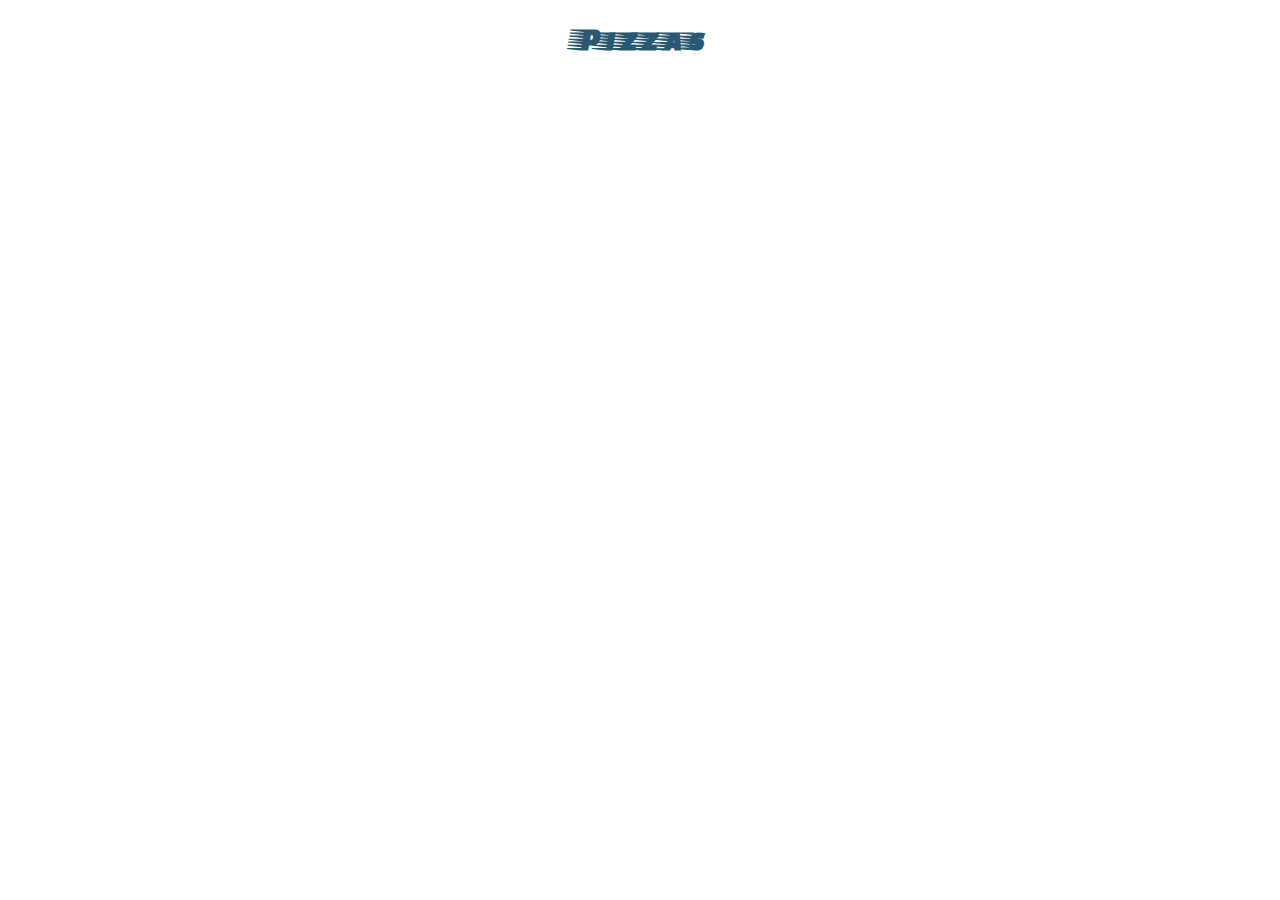
==== Projeto Site de Pedir Pizzas/index.html @ 2083ac6f "comitando" ====
<!DOCTYPE html>
<html>
    <head>
        <meta charset="UTF-8">
        <meta name="viewport" content="widht=device-widht, initial-scale=1.0">
        <title>Compra de Pizzas</title>
        <link  rel="stylesheet" href="style.css"/>
        <style>
          @import url('https://fonts.googleapis.com/css2?family=Faster+One&display=swap');
          </style>
    </head>
    <body>
      <h1 id="titulo">Pizzas</h1>
      <script type="text/javascript" src="script.js"></script>   
    </body>
</html>
---- Projeto Site de Pedir Pizzas/style.css ----
#titulo{
  color: #295872;
  text-align: center;
  font-family: 'Faster One', cursive;
}
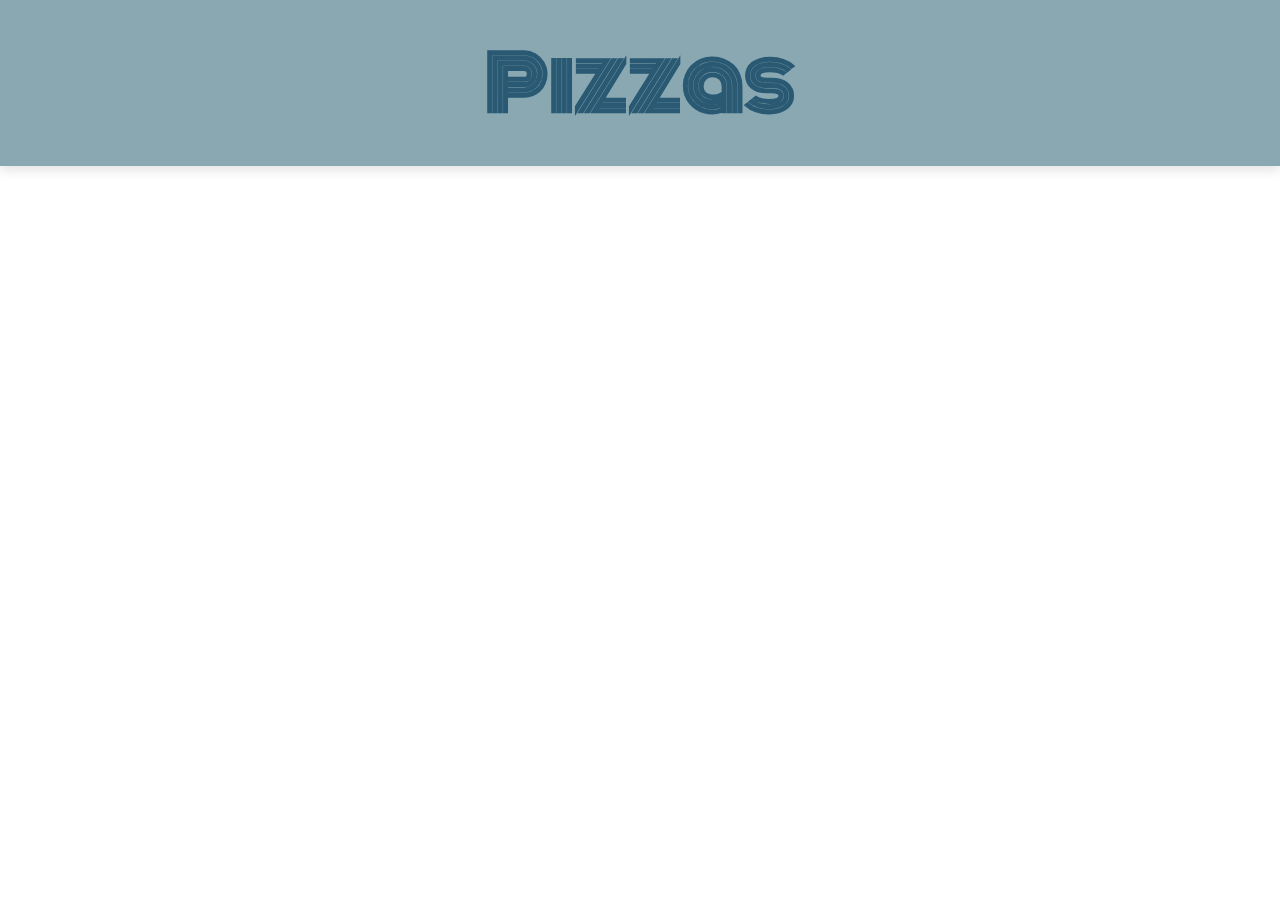
==== commit 696c5b52: "1" ====
--- a/Projeto Site de Pedir Pizzas/index.html
+++ b/Projeto Site de Pedir Pizzas/index.html
@@ -8,9 +8,15 @@
         <style>
           @import url('https://fonts.googleapis.com/css2?family=Faster+One&display=swap');
           </style>
+        <style>
+            @import url('https://fonts.googleapis.com/css2?family=Monoton&display=swap');
+        </style>
     </head>
     <body>
-      <h1 id="titulo">Pizzas</h1>
+      <nav>
+        <h1 id="titulo">Pizzas</h1>
+      </nav>
+      
       <script type="text/javascript" src="script.js"></script>   
     </body>
 </html>--- a/Projeto Site de Pedir Pizzas/style.css
+++ b/Projeto Site de Pedir Pizzas/style.css
@@ -1,5 +1,19 @@
 #titulo{
-  color: #295872;
+  color: hwb(201 16% 55%);
   text-align: center;
-  font-family: 'Faster One', cursive;
+  font-family: 'Monoton', cursive;
+  font-size: 75px;
 }
+
+nav {
+  position: fixed;
+  top:0; left:0; right:0;
+  box-shadow: 0 5px 10px rgba(0,0,0,.1);
+  padding:20px 7%;
+  display: flex;
+  justify-content: space-around;
+  align-items: center;
+  background: rgb(137, 168, 178);
+  height: 14vh;
+}
+
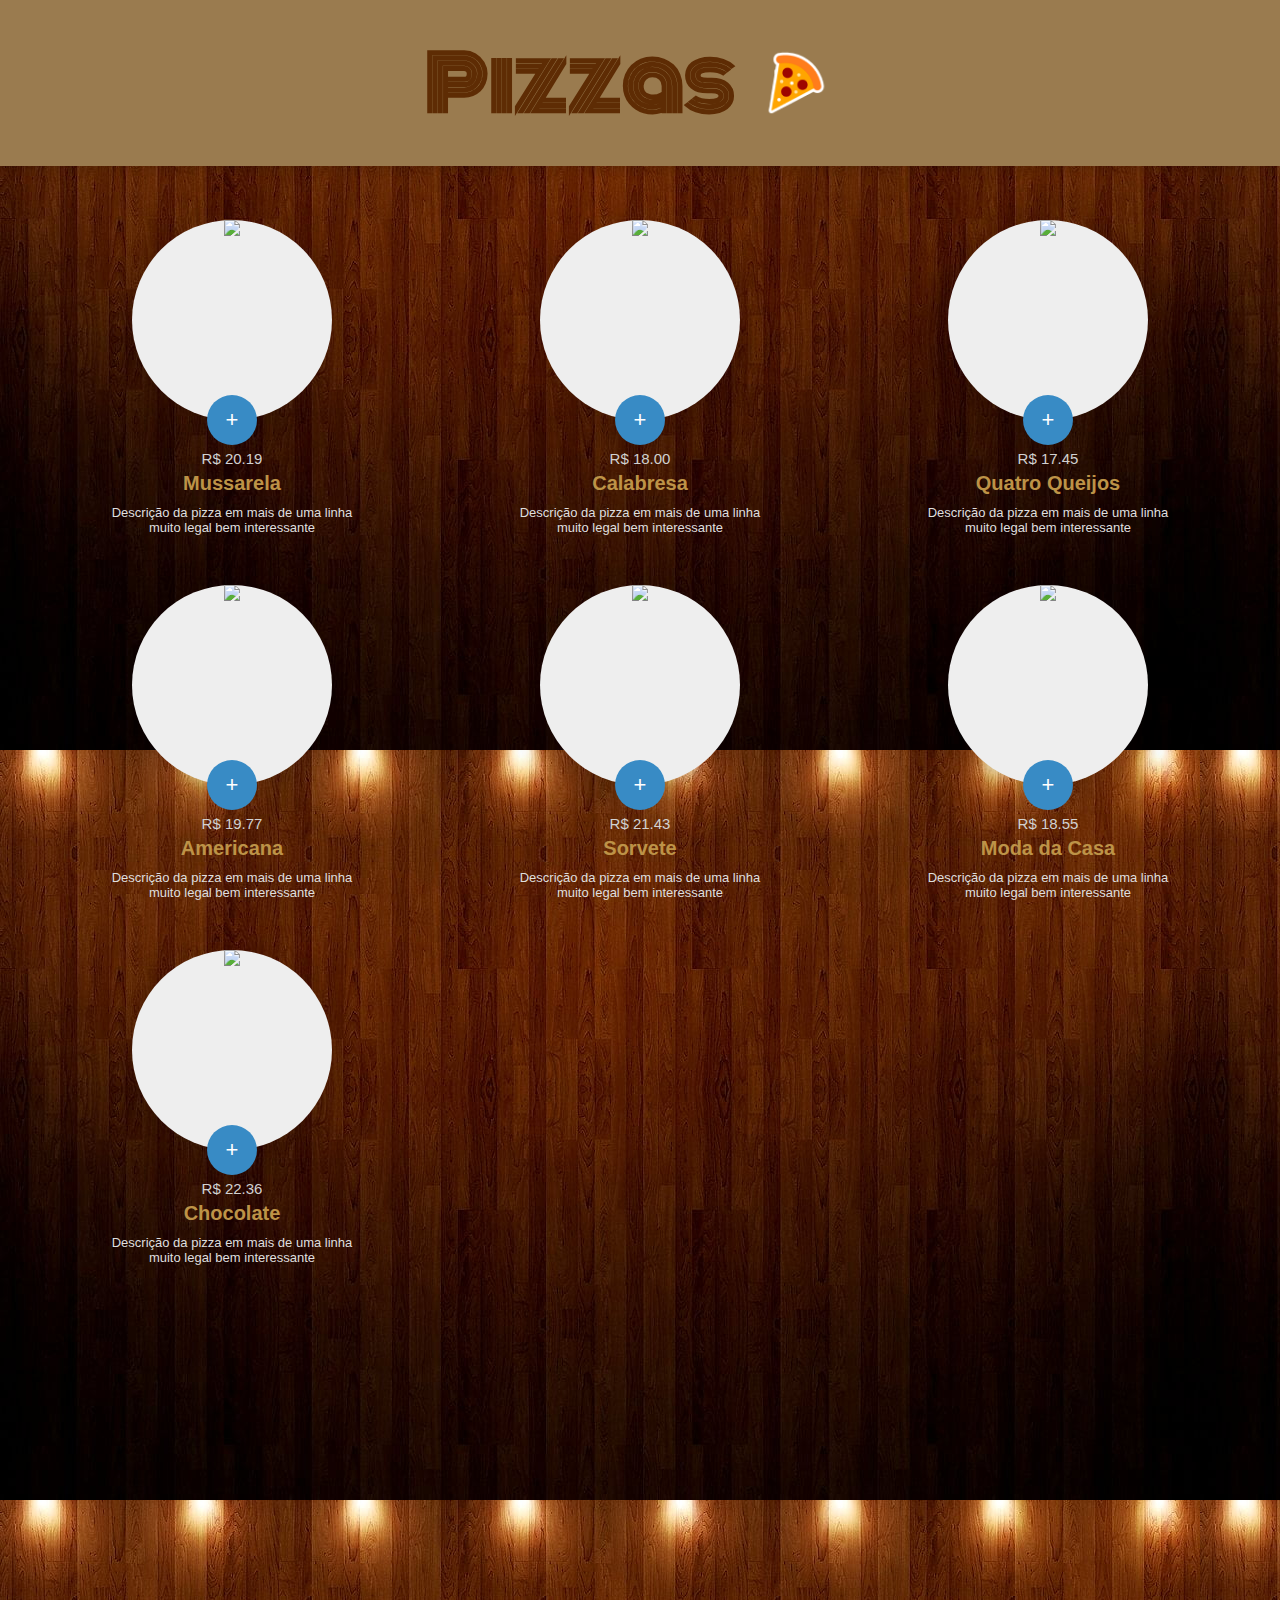
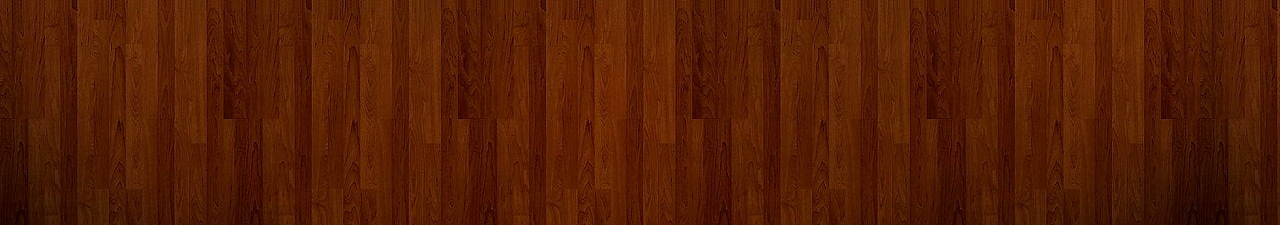
==== commit 3f856d75: "1" ====
--- a/Projeto Site de Pedir Pizzas/index.html
+++ b/Projeto Site de Pedir Pizzas/index.html
@@ -13,10 +13,94 @@
         </style>
     </head>
     <body>
+      <div class="models">
+        <div class="pizza-item">
+          <a href="">
+            <div class="pizza-item--img"><img src=""/></div>
+            <div class="pizza-item--add">+</div>
+          </a>
+          <div class="pizza-item--price" padding-top: 15px>R$ --</div>
+          <div class="pizza-item--name">--</div>
+          <div class="pizza-item--desc">--</div>
+        </div>
+        <div class="cart--item">
+          <img src=""/>
+          <div class="cart--item-nome">--</div>
+          <div class="cart--item-qtarea">
+            <button class="cart--item-qtmenos">-</button>
+            <div class="cart--item--qt">1</div>
+            <button class="cart--item-qtmais">+</button>
+          </div>
+        </div>
+      </div>
       <nav>
         <h1 id="titulo">Pizzas</h1>
+        <img src="images/PIZZA.png" alt="some text" height=120>
       </nav>
-      
+      <header>
+        <div class="meno-openner"><span>0</span></div>
+      </header>
+      <main>
+        <div class="pizza-area"></div>
+      </main>
+
+      <aside>
+        <div class="cart--area">
+          <div class="menu-closer">❌</div>
+          <h1>Suas Pizzas</h1>
+          <div class="cart"></div>
+          <div class="cart--details">
+              <div class="cart--totalitem subtotal">
+                  <span>Subtotal</span>
+                  <span>R$ --</span>
+              </div>
+              <div class="cart--totalitem desconto">
+                  <span>Desconto (-10%)</span>
+                  <span>R$ --</span>
+              </div>
+              <div class="cart--totalitem total big">
+                  <span>Total</span>
+                  <span>R$ --</span>
+              </div>
+              <div class="cart--finalizar">Finalizar a compra</div>
+          </div>
+      </div>
+  </aside>
+  <div class="pizzaWindowArea">
+    <div class="pizzaWindowBody">
+        <div class="pizzaInfo--cancelMobileButton">Voltar</div>
+        <div class="pizzaBig">
+            <img src="" />
+        </div>
+        <div class="pizzaInfo">
+            <h1>--</h1>
+            <div class="pizzaInfo--desc">--</div>
+            <div class="pizzaInfo--sizearea">
+                <div class="pizzaInfo--sector">Tamanho</div>
+                <div class="pizzaInfo--sizes">
+                    <div data-key="0" class="pizzaInfo--size">PEQUENA <span>--</span></div>
+                    <div data-key="1" class="pizzaInfo--size">MÉDIO <span>--</span></div>
+                    <div data-key="2" class="pizzaInfo--size selected">GRANDE <span>--</span></div>
+                </div>
+            </div>
+            <div class="pizzaInfo--pricearea">
+                <div class="pizzaInfo--sector">Preço</div>
+                <div class="pizzaInfo--price">
+                    <div class="pizzaInfo--actualPrice">R$ --</div>
+                    <div class="pizzaInfo--qtarea">
+                        <button class="pizzaInfo--qtmenos">-</button>
+                        <div class="pizzaInfo--qt">1</div>
+                        <button class="pizzaInfo--qtmais">+</button>
+                    </div>
+                </div>
+            </div>
+            <div class="pizzaInfo--addButton">Adicionar ao carrinho</div>
+            <div class="pizzaInfo--cancelButton">Cancelar</div>
+        </div>
+    </div>
+</div>
+
+      <script type="text/javascript" src="pizza.js"></script>   
       <script type="text/javascript" src="script.js"></script>   
     </body>
 </html>--- a/Projeto Site de Pedir Pizzas/style.css
+++ b/Projeto Site de Pedir Pizzas/style.css
@@ -1,5 +1,5 @@
 #titulo{
-  color: hwb(201 16% 55%);
+  color: #5e2c04;
   text-align: center;
   font-family: 'Monoton', cursive;
   font-size: 75px;
@@ -11,9 +11,426 @@
   box-shadow: 0 5px 10px rgba(0,0,0,.1);
   padding:20px 7%;
   display: flex;
-  justify-content: space-around;
+  justify-content: center;
   align-items: center;
-  background: rgb(137, 168, 178);
+  background:#9A7B4F;
   height: 14vh;
 }
 
+body{
+  margin-top: 200px;
+  background-image: url("images/FUNDO.jpg");
+}
+.models {
+  display:none;
+}
+
+header {
+  position: fixed;
+  left:0;
+  top:0;
+  right:0;
+  height:60px;
+  background-color:#399ade;
+  display:none;
+  justify-content: flex-end;
+  align-items: center;
+}
+.menu-openner {
+  margin-right: 15px;
+  font-size: 26px;
+  background-color: #a9dcff;
+  padding: 5px 20px;
+  border-radius: 5px;
+}
+.menu-openner span {
+  margin-right:10px;
+}
+.menu-closer {
+  width:32px;
+  height:32px;
+  display:none;
+  font-size: 30px;
+}
+
+aside {
+  background-color:#9ccbe6;
+  width:0vw;
+  font-family:'Hepta Slab', Helvetica, Arial;
+  transition:all ease .2s;
+  overflow-x:hidden;
+}
+aside.show {
+  width:30vw;
+}
+.cart--area {
+  padding:20px;
+}
+main {
+  flex:1;
+  padding:20px;
+}
+h1 {
+  font-family:'Hepta Slab', Helvetica, Arial;
+}
+.pizza-area {
+  display:grid;
+  grid-template-columns: repeat(3, 1fr);
+}
+.pizza-item {
+  text-align: center;
+  max-width:250px;
+  font-family:'Hepta Slab', Helvetica, Arial;
+  margin:auto auto 50px auto;
+}
+.pizza-item a {
+  display:flex;
+  flex-direction: column;
+  align-items:center;
+  text-decoration: none;
+}
+.pizza-item--img {
+  width:200px;
+  height:200px;
+  background-color:#EEE;
+  border-radius:100px;
+  box-shadow:0px 10px 50px rgba(0, 0, 0, 0.2);
+  
+}
+.pizza-item--img img {
+  width:100%;
+  height:auto;
+}
+.pizza-item--add {
+  width:50px;
+  height:50px;
+  line-height:50px;
+  border-radius:25px;
+  background-color:#388bc5;
+  text-align:center;
+  color:#FFF;
+  font-size:22px;
+  cursor:pointer;
+  margin-top:-25px;
+  transition:all ease .2s;
+}
+.pizza-item a:hover .pizza-item--add {
+  background-color:#244c88;
+}
+.pizza-item--price {
+  font-size:15px;
+  color:rgb(209, 209, 209);
+  margin-top:5px;
+}
+.pizza-item--name {
+  font-size:20px;
+  font-weight: bold;
+  color:rgb(189, 147, 71);
+  margin-top:5px;
+}
+.pizza-item--desc {
+  font-size:13px;
+  color:rgb(223, 223, 223);
+  margin-top:10px;
+}
+
+.pizzaWindowArea {
+  position:fixed;
+  left:0;
+  top:0;
+  bottom:0;
+  right:0;
+  background-color:rgba(255, 255, 255, 0.5);
+  display:none;
+  transition: all ease .5s;
+  justify-content: center;
+  align-items: center;
+  overflow-y:auto;
+}
+.pizzaWindowBody {
+  width:900px;
+  background-color:#FFF;
+  border-radius:10px;
+  box-shadow:0px 0px 15px #999;
+  display:flex;
+  margin:20px 0px;
+}
+.pizzaBig {
+  flex:1;
+  display:flex;
+  justify-content: center;
+  align-items: center;
+}
+.pizzaBig--back {
+  position:absolute;
+  width:30px;
+  height:30px;
+  background-color:#000;
+}
+.pizzaBig img {
+  height:400px;
+  width:auto;
+}
+.pizzaInfo {
+  flex:1;
+  font-family:'Hepta Slab', Helvetica, Arial;
+  padding-bottom:50px;
+}
+.pizzaInfo h1 {
+  margin-top:50px;
+}
+.pizzaInfo .pizzaInfo--desc {
+  font-size:15px;
+  color:#999;
+  margin-top:10px;
+  font-family:'Lato',Helvetica,Arial;
+}
+.pizzaInfo--sector {
+  color:#CCC;
+  text-transform: uppercase;
+  font-size:14px;
+  margin-top:30px;
+  margin-bottom:10px;
+}
+.pizzaInfo--sizes {
+  display:inline-flex;
+  border-radius:10px;
+  overflow:hidden;
+}
+.pizzaInfo--size {
+  padding:10px 15px;
+  color:#000;
+  background-color:#EEE;
+  font-size:13px;
+  font-weight: bold;
+  cursor:pointer;
+}
+.pizzaInfo--size:hover {
+  background-color:#CCC;
+}
+.pizzaInfo--size.selected {
+  background-color:#399ade;
+  color:#FFF;
+}
+.pizzaInfo--size.selected span {
+  color:#D6D6D6;
+}
+.pizzaInfo--size span {
+  font-size:12px;
+  color:#999;
+  font-weight: normal;
+}
+.pizzaInfo--price {
+  display:flex;
+  align-items:center;
+}
+.pizzaInfo--actualPrice {
+  font-size:28px;
+  margin-right:30px;
+}
+.pizzaInfo--qtarea {
+  display:inline-flex;
+  background-color:#EEE;
+  border-radius:10px;
+  height:30px;
+}
+.pizzaInfo--qtarea button {
+  border:0;
+  background-color:transparent;
+  font-size:17px;
+  outline:0;
+  cursor:pointer;
+  padding:0px 10px;
+  color:#333;
+}
+.pizzaInfo--qt {
+  line-height: 30px;
+  font-size: 12px;
+  font-weight: bold;
+  padding: 0px 5px;
+  color:#000;
+}
+.pizzaInfo--addButton {
+  margin-top:30px;
+  padding:20px 30px;
+  border-radius:20px;
+  background-color:#48d05f;
+  color:#FFF;
+  display:inline-block;
+  cursor:pointer;
+  margin-right:30px;
+}
+.pizzaInfo--addButton:hover {
+  background-color:#32a345;
+}
+.pizzaInfo--cancelButton {
+  display:inline-block;
+  cursor:pointer;
+}
+.pizzaInfo--cancelMobileButton {
+  display:none;
+  height:40px;
+  text-align:center;
+  line-height: 40px;
+  margin-bottom:30px;
+}
+.cart {
+  margin-bottom:20px;
+}
+.cart--item {
+  display:flex;
+  align-items:center;
+  margin:10px 0;
+}
+.cart--item img {
+  width:40px;
+  height:40px;
+  margin-right:20px;
+}
+.cart--item-nome {
+  flex:1;
+}
+.cart--item--qtarea {
+  display:inline-flex;
+  background-color:#EEE;
+  border-radius:10px;
+  height:30px;
+}
+.cart--item--qtarea button {
+  border:0;
+  background-color:transparent;
+  font-size:17px;
+  outline:0;
+  cursor:pointer;
+  padding:0px 10px;
+  color:#333;
+}
+.cart--item--qt {
+  line-height: 30px;
+  font-size: 12px;
+  font-weight: bold;
+  padding: 0px 5px;
+  color:#000;
+}
+.cart--totalitem {
+  padding:15px 0;
+  border-top:1px solid #79b9dd;
+  color:#315970;
+  display:flex;
+  justify-content: space-between;
+  font-size:15px;
+}
+.cart--totalitem span:first-child {
+  font-weight: bold;
+}
+.cart--totalitem.big {
+  font-size:20px;
+  color:#000;
+  font-weight: bold;
+}
+.cart--finalizar {
+  padding:20px 30px;
+  border-radius:20px;
+  background-color:#48d05f;
+  color:#FFF;
+  cursor:pointer;
+  text-align:center;
+  margin-top:20px;
+  border:2px solid #63f77c;
+  transition: all ease .2s;
+}
+.cart--finalizar:hover {
+  background-color:#35af4a;
+}
+
+@media (max-width:1000px) {
+  .pizza-area {
+      grid-template-columns: repeat(2, 1fr);
+  }
+}
+
+@media (max-width:840px) {
+  body {
+      flex-direction: column;
+  }
+  .pizza-area {
+      display:block;
+  }
+  .pizza-item {
+      max-width:100%;
+  }
+  header {
+      display:flex;
+  }
+  main {
+      padding-top:60px;
+  }
+
+  aside {
+      width:auto;
+      position:fixed;
+      left:100vw;
+      right:0;
+      top:0;
+      bottom:0;
+      transition: all ease .2s;
+  }
+  aside.show {
+      width:auto;
+  }
+  .cart--area {
+      width:100vw;
+  }
+
+  .menu-closer {
+      display:block;
+  }
+
+  .pizzaWindowArea {
+      justify-content:flex-start;
+      align-items: flex-start;
+  }
+
+  .pizzaWindowBody {
+      width:100vw;
+      display:block;
+      padding:20px;
+      border-radius:0;
+      box-shadow:none;
+      margin:0;
+  }
+
+  .pizzaBig img {
+      width: 75%;
+      height: auto;
+  }
+
+  .pizzaInfo h1 {
+      margin-top:20px;
+  }
+
+  .pizzaInfo--qtarea {
+      height:60px;
+  }
+  .pizzaInfo--qtarea button {
+      font-size:25px;
+      padding:0px 25px;
+  }
+  .pizzaInfo--qt {
+      line-height: 60px;
+      font-size:20px;
+  }
+  .pizzaInfo--addButton {
+      font-size:20px;
+      display:block;
+      text-align:center;
+      margin:30px auto;
+  }
+
+  .pizzaInfo--cancelButton {
+      display:none;
+  }
+  .pizzaInfo--cancelMobileButton {
+      display:block;
+  }
+}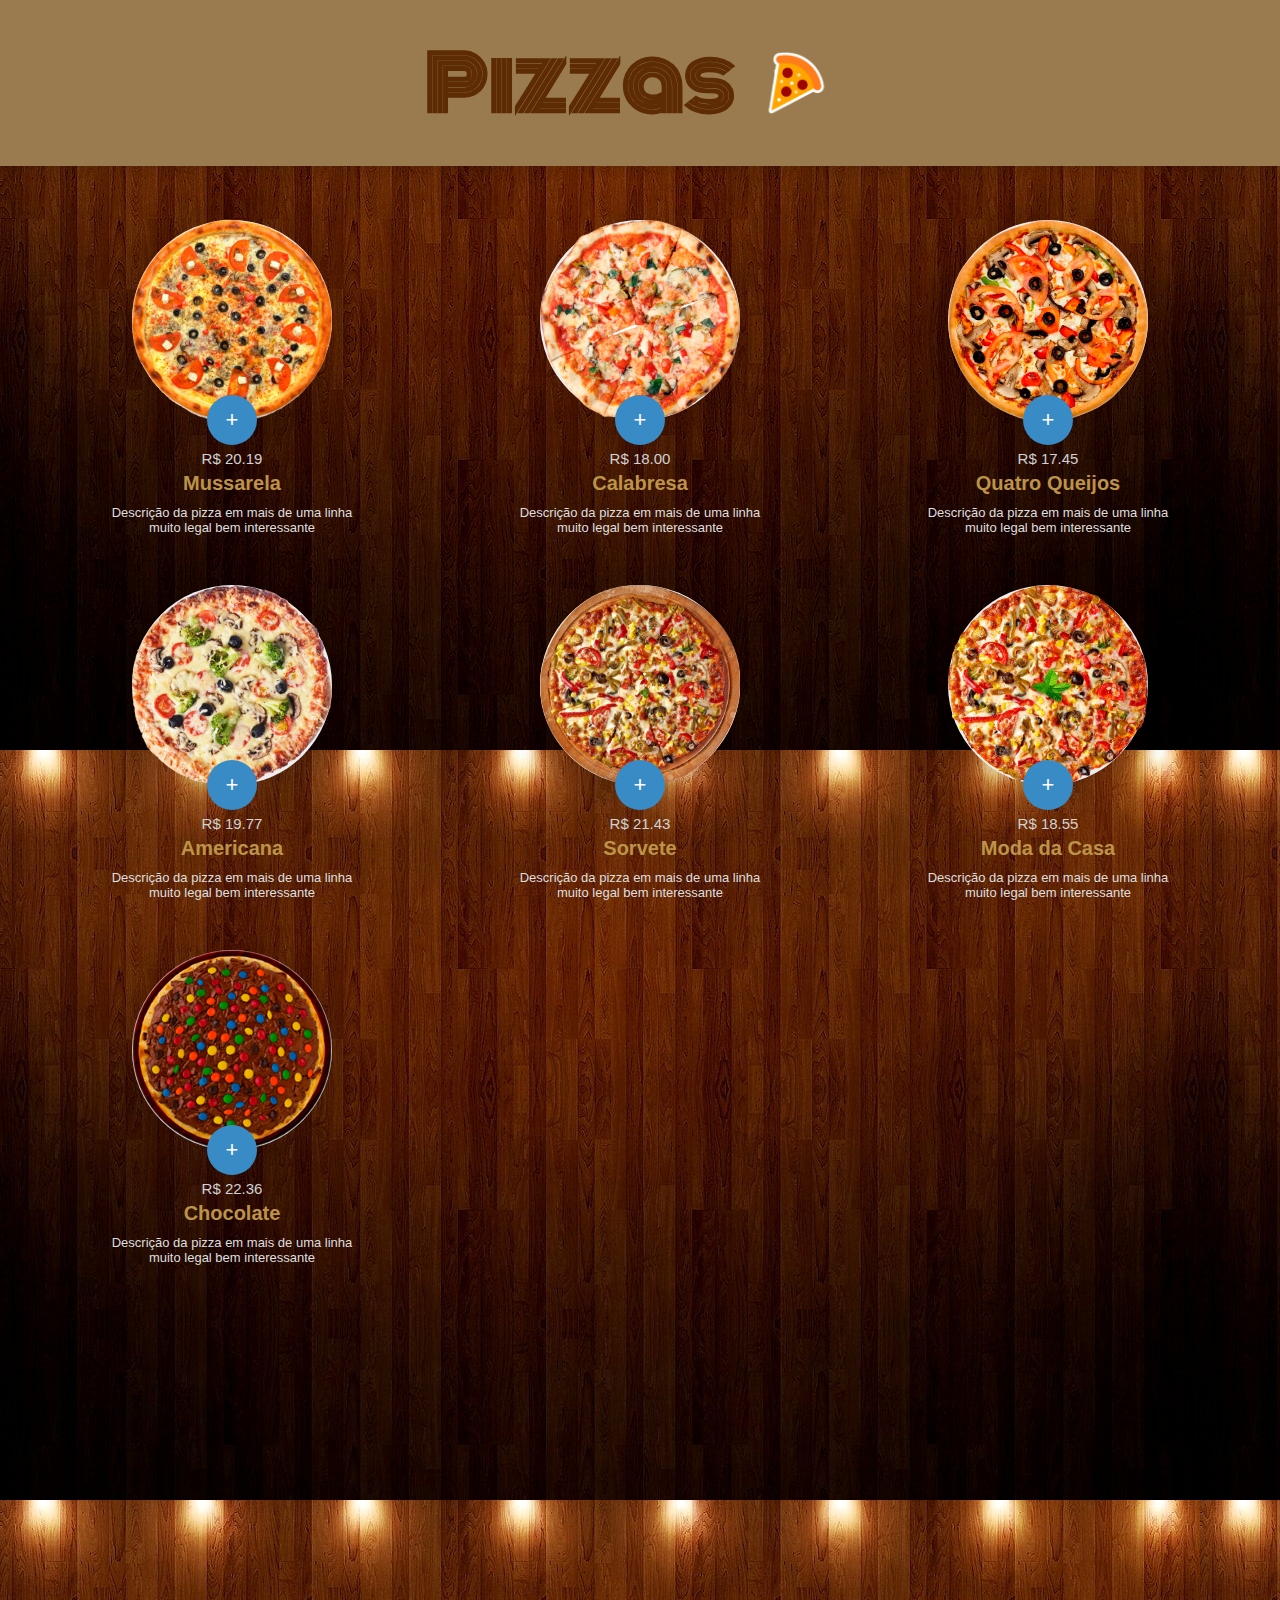
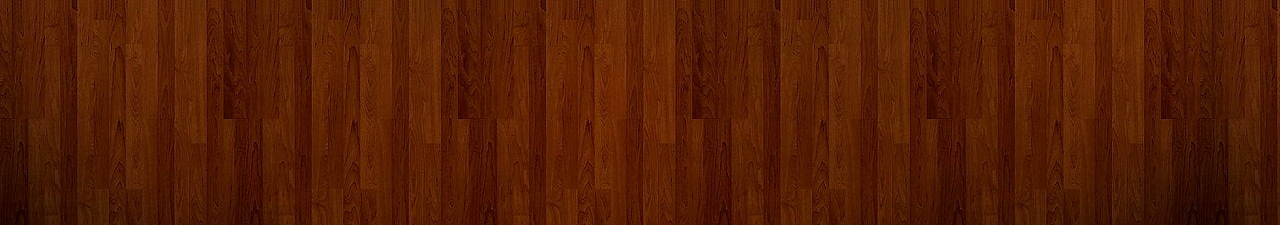
==== commit ae46bdeb: "1" ====
--- a/Projeto Site de Pedir Pizzas/index.html
+++ b/Projeto Site de Pedir Pizzas/index.html
@@ -16,7 +16,7 @@
       <div class="models">
         <div class="pizza-item">
           <a href="">
-            <div class="pizza-item--img"><img src=""/></div>
+            <div class="pizza-item--img"><img src="images/"/></div>
             <div class="pizza-item--add">+</div>
           </a>
           <div class="pizza-item--price" padding-top: 15px>R$ --</div>
